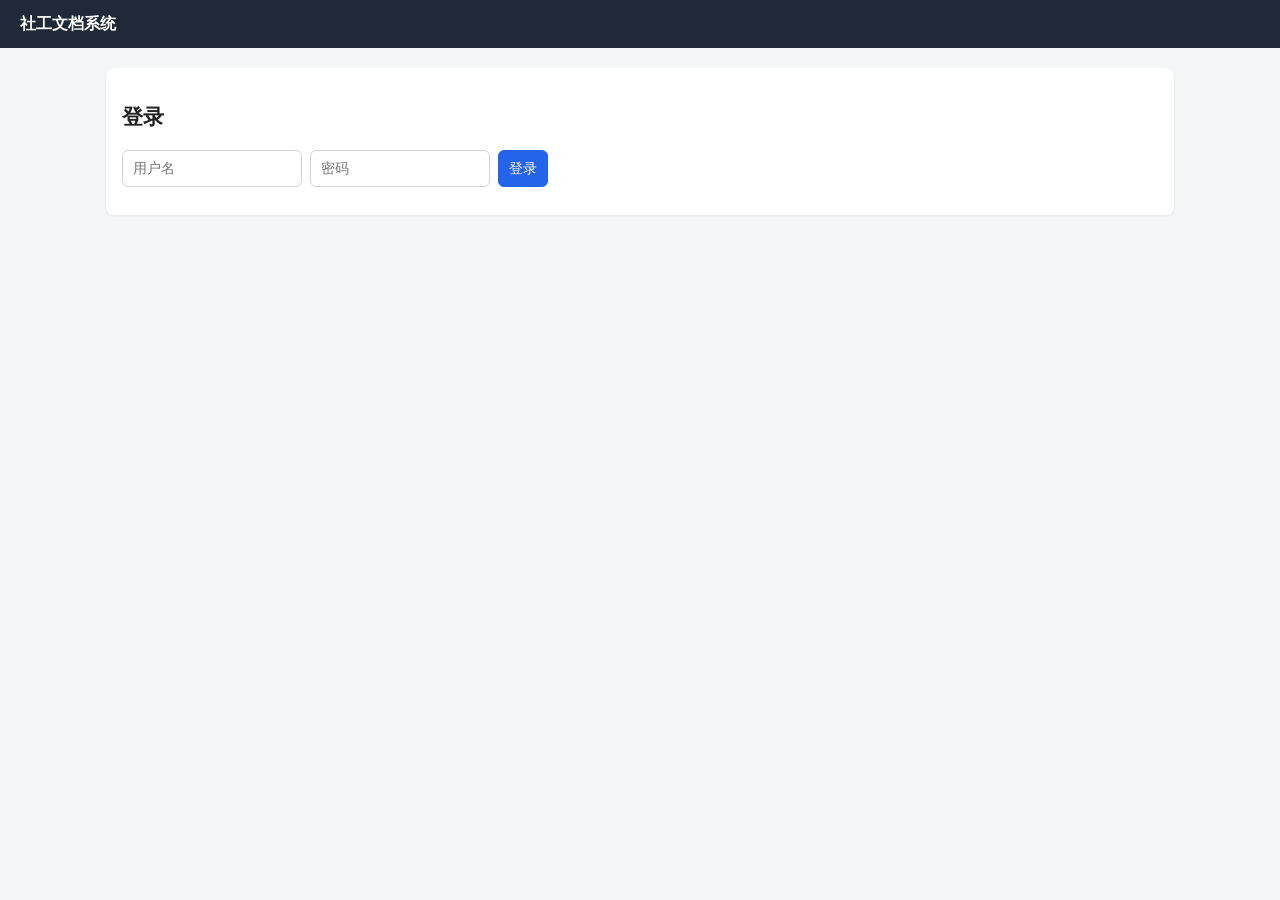
==== web/index.html @ f7b436c8 "feat(api): 管理界面后端 + 文档五态/关系/待确认/回收站 把 /sw/ 从「列表 + 编辑」扩成文档生命周期控制台：  - 新增 api/status.py：原件/md/飞书/索引/关系" ====
<!DOCTYPE html>
<html lang="zh-CN">
<head>
<meta charset="utf-8">
<meta name="viewport" content="width=device-width, initial-scale=1">
<title>社工文档系统</title>
<link rel="stylesheet" href="app.css">
</head>
<body>
<header>
  <h1>社工文档系统</h1>
  <span class="me" id="me"></span>
  <button class="ghost hidden" id="btnLogout">退出</button>
</header>
<main>
  <!-- 登录 -->
  <div class="card" id="loginCard">
    <h2>登录</h2>
    <div class="row">
      <input id="loginUser" placeholder="用户名" style="width:180px">
      <input id="loginPass" type="password" placeholder="密码" style="width:180px">
      <button id="btnLogin">登录</button>
    </div>
    <div class="err" id="loginErr"></div>
  </div>

  <!-- 主界面 -->
  <div class="hidden" id="mainArea">
    <div class="tabs">
      <button data-tab="docs" class="active">文档</button>
      <button data-tab="issues" id="tabIssues" class="hidden">待确认</button>
      <button data-tab="trash" id="tabTrash" class="hidden">回收站</button>
      <button data-tab="upload">上传</button>
      <button data-tab="search">检索</button>
      <button data-tab="generate">文书生成</button>
      <button data-tab="users" id="tabUsers" class="hidden">用户管理</button>
      <button data-tab="audit" id="tabAudit" class="hidden">审计</button>
    </div>

    <!-- 文档列表 -->
    <div class="card" id="tab-docs">
      <div class="row">
        <select id="fProject"><option value="">全部项目</option></select>
        <select id="fCategory"><option value="">全部类别</option></select>
        <select id="fHealth">
          <option value="">全部状态</option>
          <option value="source_missing">源文件缺失</option>
          <option value="feishu_missing">飞书缺失</option>
          <option value="index_stale">索引过期</option>
          <option value="index_missing">未索引</option>
        </select>
        <input id="fQ" placeholder="文件名关键词" style="width:200px">
        <button id="btnFilter" class="ghost">筛选</button>
        <span class="muted" id="docCount"></span>
        <span class="muted" id="healthSummary"></span>
      </div>
      <table>
        <thead><tr><th>文件名</th><th>项目</th><th>类别</th><th>状态</th><th>归档时间</th><th></th></tr></thead>
        <tbody id="docList"></tbody>
      </table>
    </div>

    <!-- 文档详情 -->
    <div class="card hidden" id="docDetail">
      <div class="row">
        <h2 id="docName" style="margin:0"></h2>
        <span class="muted" id="docMeta"></span>
        <span id="docBadges"></span>
        <button id="btnEdit" class="ghost">编辑 md</button>
        <button id="btnDelete" class="danger">删除</button>
        <button id="btnBack" class="ghost">返回</button>
      </div>
      <div class="subtabs" id="docTabs">
        <button data-dtab="overview" class="active">概览</button>
        <button data-dtab="source">源文件</button>
        <button data-dtab="feishu">飞书</button>
        <button data-dtab="index">索引</button>
        <button data-dtab="relations">关系</button>
      </div>

      <div id="dtab-overview">
        <div id="docStatus" class="kv"></div>
        <div id="docContent" class="docbody"></div>
        <textarea id="docEditor" class="hidden"></textarea>
        <div class="row hidden" id="editBar">
          <button id="btnSave">保存</button>
          <button id="btnCancel" class="ghost">取消</button>
        </div>
      </div>
      <div id="dtab-source" class="hidden"></div>
      <div id="dtab-feishu" class="hidden"></div>
      <div id="dtab-index" class="hidden"></div>
      <div id="dtab-relations" class="hidden"></div>
    </div>

    <!-- 待确认 / 失败 -->
    <div class="card hidden" id="tab-issues">
      <div class="row">
        <span class="muted" id="issuesSummary">加载中…</span>
        <button id="btnIssuesRefresh" class="ghost">刷新</button>
      </div>
      <h3>待确认文件</h3>
      <table>
        <thead><tr><th>文件名</th><th>位置</th><th>状态</th><th>原因</th><th>大小</th><th>处理</th></tr></thead>
        <tbody id="issuePending"></tbody>
      </table>
      <h3 style="margin-top:20px">最近失败</h3>
      <table>
        <thead><tr><th>时间</th><th>文件</th><th>错误</th><th></th></tr></thead>
        <tbody id="issueFailures"></tbody>
      </table>
      <h3 style="margin-top:20px">错误队列</h3>
      <table>
        <thead><tr><th>时间</th><th>文件</th><th>错误</th></tr></thead>
        <tbody id="issueErrors"></tbody>
      </table>
    </div>

    <!-- 回收站 -->
    <div class="card hidden" id="tab-trash">
      <div class="row">
        <span class="muted" id="trashSummary">加载中…</span>
        <button id="btnTrashRefresh" class="ghost">刷新</button>
      </div>
      <p class="muted">删除的 md / 丢弃的待确认文件都在这里；「恢复」会挪回原位并自动跑一次对账（飞书副本一并恢复）。</p>
      <table>
        <thead><tr><th>文件名</th><th>类型</th><th>删除时间</th><th>大小</th><th>位置</th><th>操作</th></tr></thead>
        <tbody id="trashList"></tbody>
      </table>
    </div>

    <!-- 上传 -->
    <div class="card hidden" id="tab-upload">
      <div class="row">
        <input type="file" id="upFile">
        <select id="upProject"></select>
        <button id="btnUpload">上传归档</button>
      </div>
      <div id="upResult" class="muted"></div>
    </div>

    <!-- 检索 -->
    <div class="card hidden" id="tab-search">
      <div class="row">
        <input id="searchQ" placeholder="检索词" style="width:300px">
        <select id="searchProject"></select>
        <button id="btnSearch">检索</button>
      </div>
      <div id="searchOut"></div>
    </div>

    <!-- 文书生成 -->
    <div class="card hidden" id="tab-generate">
      <div class="row">
        <select id="genType">
          <option value="个案记录">个案记录</option>
          <option value="家访提纲">家访提纲</option>
          <option value="服务计划">服务计划</option>
          <option value="活动方案">活动方案</option>
          <option value="项目申报">项目申报</option>
          <option value="评估报告">评估报告</option>
        </select>
        <input id="genContext" placeholder="主题 / 关键词" style="width:320px">
        <button id="btnGenerate">生成</button>
      </div>
      <div class="muted" id="genMsg"></div>
      <div id="genOut" class="hidden"></div>
    </div>

    <!-- 用户管理 -->
    <div class="card hidden" id="tab-users">
      <h3>新建用户</h3>
      <div class="row">
        <input id="nuName" placeholder="用户名" style="width:140px">
        <input id="nuPass" placeholder="密码" style="width:140px">
        <select id="nuRole">
          <option value="viewer">viewer（只读）</option>
          <option value="editor">editor（读写）</option>
          <option value="admin">admin（全部）</option>
        </select>
        <label><input type="checkbox" id="nuHuadu" value="huadu"> 花都</label>
        <label><input type="checkbox" id="nuHuimin" value="huimin"> 惠民</label>
        <button id="btnCreateUser">建号</button>
      </div>
      <div class="ok" id="nuMsg"></div>
      <h3 style="margin-top:20px">用户列表</h3>
      <table>
        <thead><tr><th>ID</th><th>用户名</th><th>角色</th><th>项目</th><th>状态</th><th></th></tr></thead>
        <tbody id="userList"></tbody>
      </table>
    </div>

    <!-- 审计 -->
    <div class="card hidden" id="tab-audit">
      <table style="margin-top:12px">
        <thead><tr><th>时间</th><th>用户</th><th>动作</th><th>项目</th><th>对象</th><th>IP</th></tr></thead>
        <tbody id="auditList"></tbody>
      </table>
    </div>
  </div>
</main>

<script src="app.js" defer></script>
</body>
</html>
---- web/app.css ----
* { box-sizing: border-box; }
  body { font: 14px/1.5 -apple-system, "PingFang SC", "Microsoft YaHei", sans-serif;
         margin: 0; background: #f5f6f8; color: #222; }
  header { background: #1f2937; color: #fff; padding: 12px 20px; display: flex;
           align-items: center; gap: 16px; }
  header h1 { font-size: 16px; margin: 0; font-weight: 600; }
  header .me { margin-left: auto; font-size: 13px; opacity: .85; }
  header button { margin-left: 8px; }
  main { max-width: 1100px; margin: 20px auto; padding: 0 16px; }
  .card { background: #fff; border-radius: 8px; padding: 16px; margin-bottom: 16px;
          box-shadow: 0 1px 3px rgba(0,0,0,.08); }
  input, select, textarea, button { font: inherit; padding: 7px 10px;
         border: 1px solid #d1d5db; border-radius: 6px; }
  button { background: #2563eb; color: #fff; border-color: #2563eb; cursor: pointer;
           white-space: nowrap; }
  button.ghost { background: #fff; color: #374151; border-color: #d1d5db; }
  button.danger { background: #dc2626; border-color: #dc2626; }
  button:disabled { opacity: .5; cursor: not-allowed; }
  table { width: 100%; border-collapse: collapse; font-size: 13px; }
  th, td { text-align: left; padding: 8px 10px; border-bottom: 1px solid #eee; }
  th { color: #6b7280; font-weight: 500; white-space: nowrap; }
  .row { display: flex; gap: 8px; flex-wrap: wrap; align-items: center; margin-bottom: 12px; }
  .hidden { display: none; }
  .muted { color: #6b7280; font-size: 12px; }
  .err { color: #dc2626; font-size: 13px; }
  .ok { color: #16a34a; font-size: 13px; }
  textarea { width: 100%; min-height: 240px; font-family: ui-monospace, monospace; }
  .tabs { display: flex; gap: 4px; margin-bottom: 12px; }
  .tabs button { background: #fff; color: #374151; border-color: #d1d5db; }
  .tabs button.active { background: #2563eb; color: #fff; border-color: #2563eb; }
  .result { border: 1px solid #e5e7eb; border-radius: 8px; padding: 12px 14px;
            margin-bottom: 10px; background: #fff; }
  .result h4 { margin: 0 0 6px; font-size: 14px; display: flex; align-items: center; gap: 8px; }
  .result .score { background: #eff6ff; color: #2563eb; border-radius: 999px;
                   padding: 1px 8px; font-size: 12px; font-weight: 500; }
  .result .snippet { font-size: 13px; color: #374151; white-space: pre-wrap; margin: 0; }
  .result details { margin-top: 8px; }
  .result summary { cursor: pointer; color: #2563eb; font-size: 12px; }
  .rawbox { white-space: pre-wrap; font-family: ui-monospace, monospace; font-size: 12px;
            background: #f9fafb; border: 1px solid #e5e7eb; border-radius: 6px;
            padding: 10px; margin-top: 6px; }
  .genout { white-space: pre-wrap; font-family: ui-monospace, monospace; font-size: 13px;
            background: #f9fafb; border: 1px solid #e5e7eb; border-radius: 6px; padding: 12px; }
  .mono { font-family: ui-monospace, monospace; font-size: 12px; word-break: break-all; }
  .badge { display: inline-block; border-radius: 999px; padding: 1px 8px;
           font-size: 12px; font-weight: 500; border: 1px solid transparent;
           white-space: nowrap; }
  .badge.ok { background: #ecfdf5; color: #047857; border-color: #a7f3d0; }
  .badge.warn { background: #fffbeb; color: #b45309; border-color: #fde68a; }
  .badge.err { background: #fef2f2; color: #b91c1c; border-color: #fecaca; }
  .badge.muted { background: #f3f4f6; color: #4b5563; border-color: #e5e7eb; }
  .subtabs { display: flex; gap: 4px; margin: 4px 0 14px; border-bottom: 1px solid #e5e7eb; }
  .subtabs button { background: transparent; color: #4b5563; border: 0; border-bottom: 2px solid transparent;
                    border-radius: 0; padding: 7px 10px; }
  .subtabs button.active { color: #2563eb; border-bottom-color: #2563eb; }
  .kv { border: 1px solid #e5e7eb; border-radius: 8px; overflow: hidden; }
  .kv-row { display: flex; gap: 12px; padding: 8px 12px; border-bottom: 1px solid #f1f5f9; }
  .kv-row:last-child { border-bottom: 0; }
  .kv-row .k { width: 140px; flex: none; color: #6b7280; font-size: 12px; }
  .kv-row .v { flex: 1; word-break: break-all; }
  .docbody { white-space: pre-wrap; font-size: 13px; line-height: 1.7;
             background: #f9fafb; border: 1px solid #e5e7eb; border-radius: 8px;
             padding: 12px; margin-top: 12px; max-height: 60vh; overflow: auto; }
  .chips { display: flex; flex-wrap: wrap; gap: 6px; margin-top: 4px; }
  .chip { background: #eff6ff; color: #1d4ed8; border: 1px solid #bfdbfe;
          border-radius: 999px; padding: 2px 10px; font-size: 12px; }
  .rel-group { margin-top: 10px; }
  .notice { background: #fffbeb; border: 1px solid #fde68a; border-radius: 8px;
            padding: 10px 12px; margin-bottom: 14px; font-size: 13px; color: #78350f; }
  .notice b { color: #92400e; }
  #issuePending td:last-child { white-space: nowrap; }
  #issuePending select { max-width: 128px; }
  .linklist { margin: 6px 0 0; padding-left: 20px; font-size: 13px; }
  .linklist li { margin: 2px 0; }
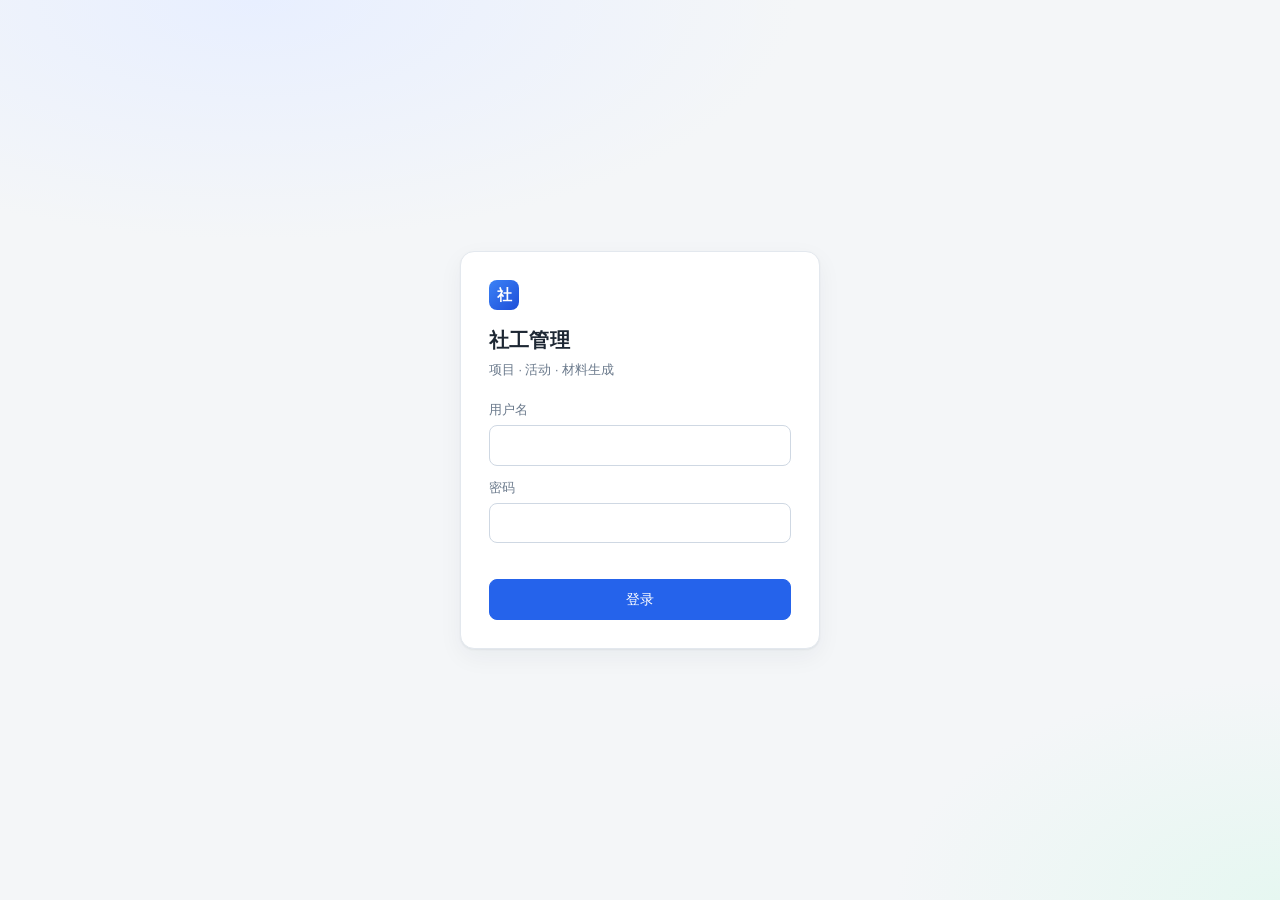
==== commit 81202c0e: "feat(web): 重写管理界面，项目-活动-材料全流程 - web/app.js 418 → 1734 行，原生 JS 单页应用 - hash 路由：dashboard / project / a" ====
--- a/web/index.html
+++ b/web/index.html
@@ -3,202 +3,71 @@
 <head>
 <meta charset="utf-8">
 <meta name="viewport" content="width=device-width, initial-scale=1">
-<title>社工文档系统</title>
+<title>社工管理 · 项目材料</title>
 <link rel="stylesheet" href="app.css">
 </head>
 <body>
-<header>
-  <h1>社工文档系统</h1>
-  <span class="me" id="me"></span>
-  <button class="ghost hidden" id="btnLogout">退出</button>
-</header>
-<main>
-  <!-- 登录 -->
-  <div class="card" id="loginCard">
-    <h2>登录</h2>
-    <div class="row">
-      <input id="loginUser" placeholder="用户名" style="width:180px">
-      <input id="loginPass" type="password" placeholder="密码" style="width:180px">
-      <button id="btnLogin">登录</button>
+<!-- 登录 -->
+<div id="loginCard" class="login-wrap">
+  <form class="login-card" id="loginForm" autocomplete="on">
+    <div class="login-brand"><span class="brand-mark">社</span></div>
+    <h1>社工管理</h1>
+    <p class="muted">项目 · 活动 · 材料生成</p>
+    <label class="field">
+      <span>用户名</span>
+      <input id="loginUser" name="username" autocomplete="username" required>
+    </label>
+    <label class="field">
+      <span>密码</span>
+      <input id="loginPass" name="password" type="password" autocomplete="current-password" required>
+    </label>
+    <div class="err" id="loginErr"></div>
+    <button id="btnLogin" class="btn primary block" type="submit">登录</button>
+  </form>
+</div>
+
+<!-- 主界面 -->
+<div id="appShell" class="app hidden">
+  <aside class="sidebar" id="sidebar">
+    <div class="brand">
+      <span class="brand-mark">社</span>
+      <span class="brand-text">社工管理</span>
     </div>
-    <div class="err" id="loginErr"></div>
+    <nav id="sidebarNav" class="nav"></nav>
+    <div class="sidebar-foot">
+      <span class="who" id="me"></span>
+      <button id="btnLogout" class="btn ghost sm" type="button">退出</button>
+    </div>
+  </aside>
+
+  <div class="main">
+    <header class="topbar">
+      <button id="btnToggleSidebar" class="icon-btn" type="button" title="收起 / 展开侧边栏" aria-label="收起或展开侧边栏">
+        <svg viewBox="0 0 24 24" width="18" height="18" fill="none" stroke="currentColor" stroke-width="1.8"><path d="M4 6h16M4 12h16M4 18h16"/></svg>
+      </button>
+      <h1 id="pageTitle">仪表盘</h1>
+      <div class="topbar-right">
+        <span class="muted">项目 → 活动 → 材料</span>
+      </div>
+    </header>
+    <main id="view" class="view"></main>
   </div>
+</div>
 
-  <!-- 主界面 -->
-  <div class="hidden" id="mainArea">
-    <div class="tabs">
-      <button data-tab="docs" class="active">文档</button>
-      <button data-tab="issues" id="tabIssues" class="hidden">待确认</button>
-      <button data-tab="trash" id="tabTrash" class="hidden">回收站</button>
-      <button data-tab="upload">上传</button>
-      <button data-tab="search">检索</button>
-      <button data-tab="generate">文书生成</button>
-      <button data-tab="users" id="tabUsers" class="hidden">用户管理</button>
-      <button data-tab="audit" id="tabAudit" class="hidden">审计</button>
+<!-- 弹窗 -->
+<div id="modal" class="modal hidden" role="dialog" aria-modal="true">
+  <div class="modal-box">
+    <div class="modal-head">
+      <h2 id="modalTitle"></h2>
+      <button class="icon-btn" type="button" data-close-modal aria-label="关闭">×</button>
     </div>
+    <div id="modalBody" class="modal-body"></div>
+    <div id="modalFoot" class="modal-foot"></div>
+  </div>
+</div>
 
-    <!-- 文档列表 -->
-    <div class="card" id="tab-docs">
-      <div class="row">
-        <select id="fProject"><option value="">全部项目</option></select>
-        <select id="fCategory"><option value="">全部类别</option></select>
-        <select id="fHealth">
-          <option value="">全部状态</option>
-          <option value="source_missing">源文件缺失</option>
-          <option value="feishu_missing">飞书缺失</option>
-          <option value="index_stale">索引过期</option>
-          <option value="index_missing">未索引</option>
-        </select>
-        <input id="fQ" placeholder="文件名关键词" style="width:200px">
-        <button id="btnFilter" class="ghost">筛选</button>
-        <span class="muted" id="docCount"></span>
-        <span class="muted" id="healthSummary"></span>
-      </div>
-      <table>
-        <thead><tr><th>文件名</th><th>项目</th><th>类别</th><th>状态</th><th>归档时间</th><th></th></tr></thead>
-        <tbody id="docList"></tbody>
-      </table>
-    </div>
-
-    <!-- 文档详情 -->
-    <div class="card hidden" id="docDetail">
-      <div class="row">
-        <h2 id="docName" style="margin:0"></h2>
-        <span class="muted" id="docMeta"></span>
-        <span id="docBadges"></span>
-        <button id="btnEdit" class="ghost">编辑 md</button>
-        <button id="btnDelete" class="danger">删除</button>
-        <button id="btnBack" class="ghost">返回</button>
-      </div>
-      <div class="subtabs" id="docTabs">
-        <button data-dtab="overview" class="active">概览</button>
-        <button data-dtab="source">源文件</button>
-        <button data-dtab="feishu">飞书</button>
-        <button data-dtab="index">索引</button>
-        <button data-dtab="relations">关系</button>
-      </div>
-
-      <div id="dtab-overview">
-        <div id="docStatus" class="kv"></div>
-        <div id="docContent" class="docbody"></div>
-        <textarea id="docEditor" class="hidden"></textarea>
-        <div class="row hidden" id="editBar">
-          <button id="btnSave">保存</button>
-          <button id="btnCancel" class="ghost">取消</button>
-        </div>
-      </div>
-      <div id="dtab-source" class="hidden"></div>
-      <div id="dtab-feishu" class="hidden"></div>
-      <div id="dtab-index" class="hidden"></div>
-      <div id="dtab-relations" class="hidden"></div>
-    </div>
-
-    <!-- 待确认 / 失败 -->
-    <div class="card hidden" id="tab-issues">
-      <div class="row">
-        <span class="muted" id="issuesSummary">加载中…</span>
-        <button id="btnIssuesRefresh" class="ghost">刷新</button>
-      </div>
-      <h3>待确认文件</h3>
-      <table>
-        <thead><tr><th>文件名</th><th>位置</th><th>状态</th><th>原因</th><th>大小</th><th>处理</th></tr></thead>
-        <tbody id="issuePending"></tbody>
-      </table>
-      <h3 style="margin-top:20px">最近失败</h3>
-      <table>
-        <thead><tr><th>时间</th><th>文件</th><th>错误</th><th></th></tr></thead>
-        <tbody id="issueFailures"></tbody>
-      </table>
-      <h3 style="margin-top:20px">错误队列</h3>
-      <table>
-        <thead><tr><th>时间</th><th>文件</th><th>错误</th></tr></thead>
-        <tbody id="issueErrors"></tbody>
-      </table>
-    </div>
-
-    <!-- 回收站 -->
-    <div class="card hidden" id="tab-trash">
-      <div class="row">
-        <span class="muted" id="trashSummary">加载中…</span>
-        <button id="btnTrashRefresh" class="ghost">刷新</button>
-      </div>
-      <p class="muted">删除的 md / 丢弃的待确认文件都在这里；「恢复」会挪回原位并自动跑一次对账（飞书副本一并恢复）。</p>
-      <table>
-        <thead><tr><th>文件名</th><th>类型</th><th>删除时间</th><th>大小</th><th>位置</th><th>操作</th></tr></thead>
-        <tbody id="trashList"></tbody>
-      </table>
-    </div>
-
-    <!-- 上传 -->
-    <div class="card hidden" id="tab-upload">
-      <div class="row">
-        <input type="file" id="upFile">
-        <select id="upProject"></select>
-        <button id="btnUpload">上传归档</button>
-      </div>
-      <div id="upResult" class="muted"></div>
-    </div>
-
-    <!-- 检索 -->
-    <div class="card hidden" id="tab-search">
-      <div class="row">
-        <input id="searchQ" placeholder="检索词" style="width:300px">
-        <select id="searchProject"></select>
-        <button id="btnSearch">检索</button>
-      </div>
-      <div id="searchOut"></div>
-    </div>
-
-    <!-- 文书生成 -->
-    <div class="card hidden" id="tab-generate">
-      <div class="row">
-        <select id="genType">
-          <option value="个案记录">个案记录</option>
-          <option value="家访提纲">家访提纲</option>
-          <option value="服务计划">服务计划</option>
-          <option value="活动方案">活动方案</option>
-          <option value="项目申报">项目申报</option>
-          <option value="评估报告">评估报告</option>
-        </select>
-        <input id="genContext" placeholder="主题 / 关键词" style="width:320px">
-        <button id="btnGenerate">生成</button>
-      </div>
-      <div class="muted" id="genMsg"></div>
-      <div id="genOut" class="hidden"></div>
-    </div>
-
-    <!-- 用户管理 -->
-    <div class="card hidden" id="tab-users">
-      <h3>新建用户</h3>
-      <div class="row">
-        <input id="nuName" placeholder="用户名" style="width:140px">
-        <input id="nuPass" placeholder="密码" style="width:140px">
-        <select id="nuRole">
-          <option value="viewer">viewer（只读）</option>
-          <option value="editor">editor（读写）</option>
-          <option value="admin">admin（全部）</option>
-        </select>
-        <label><input type="checkbox" id="nuHuadu" value="huadu"> 花都</label>
-        <label><input type="checkbox" id="nuHuimin" value="huimin"> 惠民</label>
-        <button id="btnCreateUser">建号</button>
-      </div>
-      <div class="ok" id="nuMsg"></div>
-      <h3 style="margin-top:20px">用户列表</h3>
-      <table>
-        <thead><tr><th>ID</th><th>用户名</th><th>角色</th><th>项目</th><th>状态</th><th></th></tr></thead>
-        <tbody id="userList"></tbody>
-      </table>
-    </div>
-
-    <!-- 审计 -->
-    <div class="card hidden" id="tab-audit">
-      <table style="margin-top:12px">
-        <thead><tr><th>时间</th><th>用户</th><th>动作</th><th>项目</th><th>对象</th><th>IP</th></tr></thead>
-        <tbody id="auditList"></tbody>
-      </table>
-    </div>
-  </div>
-</main>
+<!-- 提示 -->
+<div id="toasts" class="toasts" aria-live="polite"></div>
 
 <script src="app.js" defer></script>
 </body>
--- a/web/app.css
+++ b/web/app.css
@@ -1,74 +1,473 @@
+/* 社工管理界面 · 原生 CSS，无外部依赖 */
+:root {
+  --bg: #f4f6f8;
+  --panel: #ffffff;
+  --line: #e3e8ee;
+  --line-strong: #cfd8e3;
+  --text: #1d2733;
+  --muted: #6b7a8c;
+  --brand: #2563eb;
+  --brand-dark: #1d4ed8;
+  --brand-soft: #eaf1ff;
+  --ok: #0f7b5f;
+  --ok-soft: #e8f7f1;
+  --warn: #a05a00;
+  --warn-soft: #fff5e6;
+  --err: #b3261e;
+  --err-soft: #fdecea;
+  --sidebar: #1b2430;
+  --sidebar-2: #232f3e;
+  --sidebar-text: #c8d3e0;
+  --radius: 10px;
+  --shadow: 0 1px 2px rgba(20, 34, 51, .06), 0 8px 24px rgba(20, 34, 51, .05);
+}
+
 * { box-sizing: border-box; }
-  body { font: 14px/1.5 -apple-system, "PingFang SC", "Microsoft YaHei", sans-serif;
-         margin: 0; background: #f5f6f8; color: #222; }
-  header { background: #1f2937; color: #fff; padding: 12px 20px; display: flex;
-           align-items: center; gap: 16px; }
-  header h1 { font-size: 16px; margin: 0; font-weight: 600; }
-  header .me { margin-left: auto; font-size: 13px; opacity: .85; }
-  header button { margin-left: 8px; }
-  main { max-width: 1100px; margin: 20px auto; padding: 0 16px; }
-  .card { background: #fff; border-radius: 8px; padding: 16px; margin-bottom: 16px;
-          box-shadow: 0 1px 3px rgba(0,0,0,.08); }
-  input, select, textarea, button { font: inherit; padding: 7px 10px;
-         border: 1px solid #d1d5db; border-radius: 6px; }
-  button { background: #2563eb; color: #fff; border-color: #2563eb; cursor: pointer;
-           white-space: nowrap; }
-  button.ghost { background: #fff; color: #374151; border-color: #d1d5db; }
-  button.danger { background: #dc2626; border-color: #dc2626; }
-  button:disabled { opacity: .5; cursor: not-allowed; }
-  table { width: 100%; border-collapse: collapse; font-size: 13px; }
-  th, td { text-align: left; padding: 8px 10px; border-bottom: 1px solid #eee; }
-  th { color: #6b7280; font-weight: 500; white-space: nowrap; }
-  .row { display: flex; gap: 8px; flex-wrap: wrap; align-items: center; margin-bottom: 12px; }
-  .hidden { display: none; }
-  .muted { color: #6b7280; font-size: 12px; }
-  .err { color: #dc2626; font-size: 13px; }
-  .ok { color: #16a34a; font-size: 13px; }
-  textarea { width: 100%; min-height: 240px; font-family: ui-monospace, monospace; }
-  .tabs { display: flex; gap: 4px; margin-bottom: 12px; }
-  .tabs button { background: #fff; color: #374151; border-color: #d1d5db; }
-  .tabs button.active { background: #2563eb; color: #fff; border-color: #2563eb; }
-  .result { border: 1px solid #e5e7eb; border-radius: 8px; padding: 12px 14px;
-            margin-bottom: 10px; background: #fff; }
-  .result h4 { margin: 0 0 6px; font-size: 14px; display: flex; align-items: center; gap: 8px; }
-  .result .score { background: #eff6ff; color: #2563eb; border-radius: 999px;
-                   padding: 1px 8px; font-size: 12px; font-weight: 500; }
-  .result .snippet { font-size: 13px; color: #374151; white-space: pre-wrap; margin: 0; }
-  .result details { margin-top: 8px; }
-  .result summary { cursor: pointer; color: #2563eb; font-size: 12px; }
-  .rawbox { white-space: pre-wrap; font-family: ui-monospace, monospace; font-size: 12px;
-            background: #f9fafb; border: 1px solid #e5e7eb; border-radius: 6px;
-            padding: 10px; margin-top: 6px; }
-  .genout { white-space: pre-wrap; font-family: ui-monospace, monospace; font-size: 13px;
-            background: #f9fafb; border: 1px solid #e5e7eb; border-radius: 6px; padding: 12px; }
-  .mono { font-family: ui-monospace, monospace; font-size: 12px; word-break: break-all; }
-  .badge { display: inline-block; border-radius: 999px; padding: 1px 8px;
-           font-size: 12px; font-weight: 500; border: 1px solid transparent;
-           white-space: nowrap; }
-  .badge.ok { background: #ecfdf5; color: #047857; border-color: #a7f3d0; }
-  .badge.warn { background: #fffbeb; color: #b45309; border-color: #fde68a; }
-  .badge.err { background: #fef2f2; color: #b91c1c; border-color: #fecaca; }
-  .badge.muted { background: #f3f4f6; color: #4b5563; border-color: #e5e7eb; }
-  .subtabs { display: flex; gap: 4px; margin: 4px 0 14px; border-bottom: 1px solid #e5e7eb; }
-  .subtabs button { background: transparent; color: #4b5563; border: 0; border-bottom: 2px solid transparent;
-                    border-radius: 0; padding: 7px 10px; }
-  .subtabs button.active { color: #2563eb; border-bottom-color: #2563eb; }
-  .kv { border: 1px solid #e5e7eb; border-radius: 8px; overflow: hidden; }
-  .kv-row { display: flex; gap: 12px; padding: 8px 12px; border-bottom: 1px solid #f1f5f9; }
-  .kv-row:last-child { border-bottom: 0; }
-  .kv-row .k { width: 140px; flex: none; color: #6b7280; font-size: 12px; }
-  .kv-row .v { flex: 1; word-break: break-all; }
-  .docbody { white-space: pre-wrap; font-size: 13px; line-height: 1.7;
-             background: #f9fafb; border: 1px solid #e5e7eb; border-radius: 8px;
-             padding: 12px; margin-top: 12px; max-height: 60vh; overflow: auto; }
-  .chips { display: flex; flex-wrap: wrap; gap: 6px; margin-top: 4px; }
-  .chip { background: #eff6ff; color: #1d4ed8; border: 1px solid #bfdbfe;
-          border-radius: 999px; padding: 2px 10px; font-size: 12px; }
-  .rel-group { margin-top: 10px; }
-  .notice { background: #fffbeb; border: 1px solid #fde68a; border-radius: 8px;
-            padding: 10px 12px; margin-bottom: 14px; font-size: 13px; color: #78350f; }
-  .notice b { color: #92400e; }
-  #issuePending td:last-child { white-space: nowrap; }
-  #issuePending select { max-width: 128px; }
-  .linklist { margin: 6px 0 0; padding-left: 20px; font-size: 13px; }
-  .linklist li { margin: 2px 0; }
+html, body { height: 100%; }
+body {
+  margin: 0;
+  font: 14px/1.6 -apple-system, BlinkMacSystemFont, "PingFang SC", "Microsoft YaHei", "Segoe UI", sans-serif;
+  color: var(--text);
+  background: var(--bg);
+  -webkit-font-smoothing: antialiased;
+}
+a { color: var(--brand); text-decoration: none; }
+a:hover { text-decoration: underline; }
+h1, h2, h3, h4 { margin: 0; font-weight: 600; letter-spacing: .01em; }
+.hidden { display: none !important; }
+.muted { color: var(--muted); font-size: 12.5px; }
+.mono { font-family: ui-monospace, SFMono-Regular, Menlo, Consolas, monospace; font-size: 12px; word-break: break-all; }
+.err { color: var(--err); font-size: 13px; min-height: 20px; }
+.ok { color: var(--ok); font-size: 13px; }
+
+/* ---------- 控件 ---------- */
+input, select, textarea, button { font: inherit; color: inherit; }
+input, select, textarea {
+  width: 100%;
+  padding: 8px 10px;
+  border: 1px solid var(--line-strong);
+  border-radius: 8px;
+  background: #fff;
+  outline: none;
+  transition: border-color .15s, box-shadow .15s;
+}
+input:focus, select:focus, textarea:focus {
+  border-color: var(--brand);
+  box-shadow: 0 0 0 3px rgba(37, 99, 235, .12);
+}
+textarea { min-height: 76px; resize: vertical; line-height: 1.6; }
+.btn {
+  display: inline-flex; align-items: center; justify-content: center; gap: 6px;
+  padding: 8px 14px;
+  border: 1px solid var(--line-strong);
+  border-radius: 8px;
+  background: #fff;
+  color: var(--text);
+  cursor: pointer;
+  white-space: nowrap;
+  transition: background .15s, border-color .15s, color .15s;
+}
+.btn:hover { background: #f8fafc; border-color: #b9c5d4; }
+.btn.primary { background: var(--brand); border-color: var(--brand); color: #fff; }
+.btn.primary:hover { background: var(--brand-dark); border-color: var(--brand-dark); }
+.btn.danger { background: var(--err); border-color: var(--err); color: #fff; }
+.btn.danger:hover { background: #942018; border-color: #942018; }
+.btn.ghost { background: transparent; }
+.btn.sm { padding: 5px 10px; font-size: 12.5px; }
+.btn.block { width: 100%; }
+.btn:disabled { opacity: .5; cursor: not-allowed; }
+.icon-btn {
+  display: inline-flex; align-items: center; justify-content: center;
+  width: 34px; height: 34px;
+  border: 1px solid transparent; border-radius: 8px;
+  background: transparent; color: var(--muted); cursor: pointer;
+  font-size: 20px; line-height: 1;
+}
+.icon-btn:hover { background: #eef2f7; color: var(--text); }
+.field { display: flex; flex-direction: column; gap: 5px; margin-bottom: 12px; }
+.field > span { font-size: 12.5px; color: var(--muted); }
+.row { display: flex; gap: 8px; flex-wrap: wrap; align-items: center; }
+.row > input, .row > select { width: auto; min-width: 140px; }
+.grow { flex: 1; min-width: 180px; }
+
+/* ---------- 登录 ---------- */
+.login-wrap {
+  min-height: 100vh;
+  display: grid; place-items: center;
+  padding: 24px;
+  background:
+    radial-gradient(900px 400px at 20% 0%, #e8efff 0%, transparent 60%),
+    radial-gradient(700px 400px at 100% 100%, #e6f7f1 0%, transparent 55%),
+    var(--bg);
+}
+.login-card {
+  width: 100%; max-width: 360px;
+  background: var(--panel);
+  border: 1px solid var(--line);
+  border-radius: 14px;
+  padding: 28px;
+  box-shadow: var(--shadow);
+}
+.login-brand { margin-bottom: 14px; }
+.login-card h1 { font-size: 20px; margin-bottom: 4px; }
+.login-card p { margin: 0 0 20px; }
+.login-card .btn { margin-top: 4px; }
+
+/* ---------- 框架 ---------- */
+.app { display: flex; min-height: 100vh; }
+.sidebar {
+  width: 224px; flex: none;
+  display: flex; flex-direction: column;
+  background: var(--sidebar);
+  color: var(--sidebar-text);
+  position: sticky; top: 0; height: 100vh;
+  overflow: hidden;
+  transition: width .18s ease;
+}
+.brand {
+  display: flex; align-items: center; gap: 10px;
+  padding: 16px 16px 14px;
+  border-bottom: 1px solid rgba(255,255,255,.07);
+  color: #fff;
+  white-space: nowrap;
+}
+.brand-mark {
+  display: inline-grid; place-items: center;
+  width: 30px; height: 30px; flex: none;
+  border-radius: 8px;
+  background: linear-gradient(135deg, #3b82f6, #1d4ed8);
+  color: #fff; font-weight: 700; font-size: 15px;
+}
+.brand-text { font-weight: 600; letter-spacing: .02em; }
+.nav { flex: 1; overflow-y: auto; padding: 10px 8px 16px; }
+.nav::-webkit-scrollbar { width: 6px; }
+.nav::-webkit-scrollbar-thumb { background: rgba(255,255,255,.14); border-radius: 3px; }
+.nav-link {
+  display: flex; align-items: center; gap: 10px;
+  padding: 8px 10px; margin: 2px 0;
+  border-radius: 8px;
+  color: var(--sidebar-text);
+  font-size: 13.5px;
+  white-space: nowrap;
+  overflow: hidden;
+}
+.nav-link:hover { background: var(--sidebar-2); color: #fff; text-decoration: none; }
+.nav-link.active { background: #2f4a73; color: #fff; }
+.nav-link svg { flex: none; opacity: .9; }
+.nav-group { margin-top: 14px; }
+.nav-group-title {
+  display: flex; align-items: center; gap: 10px;
+  padding: 6px 10px;
+  font-size: 11.5px; letter-spacing: .12em;
+  color: #7f8fa3;
+  white-space: nowrap;
+}
+a.nav-group-title:hover { color: #dbe5f1; text-decoration: none; }
+.nav-project { margin: 2px 0 6px; }
+.nav-project-head {
+  display: flex; align-items: center; gap: 8px;
+  padding: 7px 10px;
+  border-radius: 8px;
+  color: #dbe5f1;
+  font-size: 13px;
+  white-space: nowrap; overflow: hidden; text-overflow: ellipsis;
+}
+.nav-project-head span:last-child { min-width: 0; overflow: hidden; text-overflow: ellipsis; }
+.nav-project-head:hover { background: var(--sidebar-2); color: #fff; text-decoration: none; }
+.nav-project-head.current { color: #fff; font-weight: 500; }
+.nav-project-head .dot { width: 6px; height: 6px; border-radius: 50%; background: #5b8def; flex: none; }
+.nav-sub { padding-left: 26px; }
+.nav-sub .nav-link { padding: 5px 10px; font-size: 12.5px; color: #aebccd; }
+.nav-sub .nav-link.active { background: #2a3d58; color: #fff; }
+.sidebar-foot {
+  border-top: 1px solid rgba(255,255,255,.07);
+  padding: 12px;
+  display: flex; align-items: center; gap: 8px;
+  white-space: nowrap;
+}
+.sidebar-foot .who { flex: 1; overflow: hidden; text-overflow: ellipsis; font-size: 12px; color: #9fb0c4; }
+.sidebar-foot .btn { color: var(--sidebar-text); border-color: rgba(255,255,255,.18); }
+.sidebar-foot .btn:hover { background: var(--sidebar-2); color: #fff; }
+
+.app.collapsed .sidebar { width: 58px; }
+.app.collapsed .brand-text,
+.app.collapsed .nav-group-title span,
+.app.collapsed .nav-link span,
+.app.collapsed .nav-project-head span,
+.app.collapsed .nav-sub,
+.app.collapsed .sidebar-foot .who { display: none; }
+.app.collapsed .nav-group-title { justify-content: center; padding: 6px 0; }
+.app.collapsed .nav-link,
+.app.collapsed .nav-project-head { justify-content: center; padding: 9px 0; }
+.app.collapsed .brand { justify-content: center; padding: 16px 0 14px; }
+.app.collapsed .sidebar-foot { justify-content: center; padding: 10px 0; }
+
+.main { flex: 1; min-width: 0; display: flex; flex-direction: column; }
+.topbar {
+  display: flex; align-items: center; gap: 12px;
+  padding: 10px 20px;
+  background: rgba(255,255,255,.86);
+  backdrop-filter: blur(8px);
+  border-bottom: 1px solid var(--line);
+  position: sticky; top: 0; z-index: 20;
+}
+.topbar h1 { font-size: 16px; }
+.topbar-right { margin-left: auto; }
+.view { padding: 20px; max-width: 1320px; width: 100%; }
+
+/* ---------- 页面通用 ---------- */
+.page-head {
+  display: flex; align-items: flex-start; gap: 12px;
+  margin-bottom: 16px; flex-wrap: wrap;
+}
+.page-head h2 { font-size: 19px; }
+.page-head .sub { color: var(--muted); font-size: 13px; margin-top: 3px; }
+.page-head .actions { margin-left: auto; display: flex; gap: 8px; flex-wrap: wrap; }
+.crumb { font-size: 12.5px; color: var(--muted); margin-bottom: 6px; }
+.crumb a { color: var(--muted); }
+.crumb a:hover { color: var(--brand); }
+
+.card {
+  background: var(--panel);
+  border: 1px solid var(--line);
+  border-radius: var(--radius);
+  padding: 16px;
+  box-shadow: var(--shadow);
+  margin-bottom: 16px;
+}
+.card-head { display: flex; align-items: center; gap: 10px; margin-bottom: 12px; }
+.card-head h3 { font-size: 14.5px; }
+.card-head .actions { margin-left: auto; display: flex; gap: 8px; }
+.card.pad0 { padding: 0; overflow: hidden; }
+
+.stats { display: grid; grid-template-columns: repeat(auto-fit, minmax(190px, 1fr)); gap: 14px; margin-bottom: 16px; }
+.stat {
+  background: var(--panel); border: 1px solid var(--line); border-radius: var(--radius);
+  padding: 16px 18px; box-shadow: var(--shadow);
+}
+.stat .k { color: var(--muted); font-size: 12.5px; }
+.stat .v { font-size: 28px; font-weight: 650; line-height: 1.25; margin-top: 4px; }
+.stat .v small { font-size: 13px; font-weight: 400; color: var(--muted); margin-left: 4px; }
+
+.proj-grid { display: grid; grid-template-columns: repeat(auto-fit, minmax(260px, 1fr)); gap: 14px; }
+.proj-card {
+  display: block;
+  background: var(--panel); border: 1px solid var(--line); border-radius: var(--radius);
+  padding: 16px; box-shadow: var(--shadow);
+  color: inherit;
+}
+.proj-card:hover { border-color: #b9cdf5; box-shadow: 0 4px 16px rgba(37,99,235,.1); text-decoration: none; }
+.proj-card .name { font-weight: 600; margin-bottom: 2px; }
+.proj-card .meta { color: var(--muted); font-size: 12px; margin-bottom: 14px; }
+.proj-card .foot { display: flex; justify-content: space-between; align-items: baseline; font-size: 12.5px; color: var(--muted); margin-top: 8px; }
+.bar { height: 7px; border-radius: 999px; background: #edf1f6; overflow: hidden; }
+.bar > i { display: block; height: 100%; border-radius: 999px; background: linear-gradient(90deg, #3b82f6, #22a06b); }
+
+table { width: 100%; border-collapse: collapse; font-size: 13px; }
+th, td { text-align: left; padding: 9px 12px; border-bottom: 1px solid #edf1f6; vertical-align: middle; }
+th { color: var(--muted); font-weight: 500; font-size: 12px; white-space: nowrap; background: #fbfcfe; }
+tbody tr:hover { background: #fafcff; }
+tbody tr:last-child td { border-bottom: 0; }
+td.num, th.num { text-align: right; white-space: nowrap; }
+td.nowrap, th.nowrap { white-space: nowrap; }
+.table-wrap { overflow-x: auto; }
+.empty { padding: 28px 16px; text-align: center; color: var(--muted); font-size: 13px; }
+.loading { padding: 40px 16px; text-align: center; color: var(--muted); }
+.error-box {
+  background: var(--err-soft); border: 1px solid #f3c6c1; color: var(--err);
+  border-radius: var(--radius); padding: 16px;
+}
+
+.badge {
+  display: inline-flex; align-items: center; gap: 4px;
+  border-radius: 999px; padding: 1px 9px;
+  font-size: 12px; font-weight: 500;
+  border: 1px solid transparent; white-space: nowrap;
+}
+.badge.ok { background: var(--ok-soft); color: var(--ok); border-color: #b7e3d4; }
+.badge.warn { background: var(--warn-soft); color: var(--warn); border-color: #f6d9ac; }
+.badge.err { background: var(--err-soft); color: var(--err); border-color: #f3c6c1; }
+.badge.info { background: var(--brand-soft); color: var(--brand-dark); border-color: #c7d9fb; }
+.badge.muted { background: #f2f5f9; color: #5b6b7d; border-color: #e1e7ef; }
+
+.chips { display: flex; flex-wrap: wrap; gap: 6px; }
+.chip {
+  background: #f2f6fd; color: #2456a6; border: 1px solid #d6e4fb;
+  border-radius: 999px; padding: 2px 9px; font-size: 12px;
+  font-family: ui-monospace, monospace;
+}
+.kv { border: 1px solid var(--line); border-radius: 9px; overflow: hidden; }
+.kv-row { display: flex; gap: 12px; padding: 8px 12px; border-bottom: 1px solid #f0f3f8; }
+.kv-row:last-child { border-bottom: 0; }
+.kv-row .k { width: 130px; flex: none; color: var(--muted); font-size: 12.5px; }
+.kv-row .v { flex: 1; word-break: break-word; }
+
+.tabs { display: flex; gap: 4px; flex-wrap: wrap; border-bottom: 1px solid var(--line); margin-bottom: 14px; }
+.tabs button {
+  border: 0; border-bottom: 2px solid transparent; border-radius: 0;
+  background: transparent; color: var(--muted);
+  padding: 8px 12px; cursor: pointer; font-size: 13.5px;
+}
+.tabs button:hover { color: var(--text); background: #f7f9fc; }
+.tabs button.active { color: var(--brand); border-bottom-color: var(--brand); font-weight: 500; }
+
+.notice {
+  background: var(--warn-soft); border: 1px solid #f6d9ac; color: #7a4300;
+  border-radius: 9px; padding: 10px 12px; margin-bottom: 14px; font-size: 13px;
+}
+.notice.blue { background: #eef4ff; border-color: #cfdefb; color: #244a86; }
+.notice.green { background: var(--ok-soft); border-color: #b7e3d4; color: #0b5f49; }
+
+/* ---------- 仪表盘 ---------- */
+.recent-list { display: flex; flex-direction: column; }
+.recent-item {
+  display: flex; align-items: center; gap: 12px;
+  padding: 10px 4px; border-bottom: 1px solid #f0f3f8;
+  color: inherit;
+}
+.recent-item:last-child { border-bottom: 0; }
+.recent-item:hover { background: #fafcff; text-decoration: none; }
+.recent-item .t { flex: 1; min-width: 0; }
+.recent-item .t b { font-weight: 500; display: block; overflow: hidden; text-overflow: ellipsis; white-space: nowrap; }
+.recent-item .t span { font-size: 12px; color: var(--muted); }
+.recent-item .when { font-size: 12px; color: var(--muted); white-space: nowrap; }
+
+/* ---------- 活动详情 ---------- */
+.act-layout { display: grid; grid-template-columns: 340px minmax(0, 1fr); gap: 16px; align-items: start; }
+.checklist { padding: 0; overflow: hidden; }
+.check-item {
+  display: flex; align-items: flex-start; gap: 10px;
+  padding: 9px 12px; border-bottom: 1px solid #f0f3f8;
+  cursor: pointer; background: #fff;
+}
+.check-item:last-child { border-bottom: 0; }
+.check-item:hover { background: #f7faff; }
+.check-item.active { background: #edf4ff; box-shadow: inset 3px 0 0 var(--brand); }
+.check-item .no { width: 22px; flex: none; color: var(--muted); font-size: 12px; font-variant-numeric: tabular-nums; }
+.check-item .mark { width: 18px; flex: none; text-align: center; font-weight: 700; }
+.check-item .mark.ok { color: var(--ok); }
+.check-item .mark.missing { color: var(--err); }
+.check-item .mark.na { color: #9aa8b8; }
+.check-item .body { flex: 1; min-width: 0; }
+.check-item .name { font-size: 13px; }
+.check-item .detail { font-size: 11.5px; color: var(--muted); overflow: hidden; text-overflow: ellipsis; white-space: nowrap; }
+.check-sum { padding: 10px 12px; background: #fbfcfe; border-top: 1px solid var(--line); font-size: 12.5px; color: var(--muted); }
+
+.files-head { display: flex; align-items: center; gap: 8px; flex-wrap: wrap; margin-bottom: 10px; }
+.files-head .path { font-size: 12.5px; color: var(--muted); }
+.file-row { display: flex; align-items: center; gap: 10px; padding: 9px 4px; border-bottom: 1px solid #f0f3f8; }
+.file-row:last-child { border-bottom: 0; }
+.file-row .ico { width: 22px; flex: none; color: var(--muted); text-align: center; }
+.file-row .nm { flex: 1; min-width: 0; overflow: hidden; text-overflow: ellipsis; white-space: nowrap; }
+.file-row .nm a { color: var(--text); }
+.file-row .nm a:hover { color: var(--brand); }
+.file-row .sz { width: 90px; flex: none; text-align: right; color: var(--muted); font-size: 12px; }
+.file-row .tm { width: 140px; flex: none; color: var(--muted); font-size: 12px; text-align: right; }
+.file-row .op { width: 96px; flex: none; display: flex; gap: 6px; justify-content: flex-end; }
+.file-row.dir { background: #fcfdff; }
+
+/* ---------- 模板 ---------- */
+.tpl-row { cursor: pointer; }
+.tpl-row.open { background: #f7faff; }
+.tpl-detail td { background: #fbfcfe; padding: 12px 16px; }
+.tpl-detail .label { font-size: 12px; color: var(--muted); margin-bottom: 6px; }
+
+/* ---------- 检索 ---------- */
+.result { border: 1px solid var(--line); border-radius: 9px; padding: 12px 14px; margin-bottom: 10px; background: #fff; }
+.result h4 { font-size: 14px; display: flex; align-items: center; gap: 8px; }
+.result .score { background: var(--brand-soft); color: var(--brand-dark); border-radius: 999px; padding: 1px 8px; font-size: 11.5px; font-weight: 500; }
+.result .snippet { font-size: 13px; color: #3c4b5c; white-space: pre-wrap; margin: 6px 0 0; }
+.result details { margin-top: 8px; }
+.result summary { cursor: pointer; color: var(--brand); font-size: 12.5px; }
+pre.rawbox, pre.genout {
+  white-space: pre-wrap; word-break: break-word;
+  font-family: ui-monospace, SFMono-Regular, Menlo, Consolas, monospace;
+  font-size: 12.5px;
+  background: #f8fafc; border: 1px solid var(--line); border-radius: 8px;
+  padding: 12px; margin: 8px 0 0; max-height: 60vh; overflow: auto;
+}
+pre.genout { max-height: none; }
+.docbody {
+  white-space: pre-wrap; font-size: 13.5px; line-height: 1.75;
+  background: #fbfcfe; border: 1px solid var(--line); border-radius: 9px;
+  padding: 14px; max-height: 62vh; overflow: auto;
+}
+.upload-box { display: flex; gap: 8px; flex-wrap: wrap; align-items: center; }
+.upload-box input[type=file] { width: auto; padding: 6px; background: #fff; }
+
+/* ---------- 弹窗 ---------- */
+.modal {
+  position: fixed; inset: 0; z-index: 60;
+  background: rgba(17, 26, 38, .48);
+  display: grid; place-items: center;
+  padding: 24px;
+}
+.modal-box {
+  width: 100%; max-width: 760px; max-height: 90vh;
+  display: flex; flex-direction: column;
+  background: #fff; border-radius: 14px;
+  box-shadow: 0 24px 64px rgba(10, 20, 35, .28);
+  overflow: hidden;
+}
+.modal.wide .modal-box { max-width: 980px; }
+.modal-head {
+  display: flex; align-items: center; gap: 10px;
+  padding: 14px 18px; border-bottom: 1px solid var(--line);
+}
+.modal-head h2 { font-size: 16px; flex: 1; }
+.modal-body { padding: 18px; overflow: auto; }
+.modal-foot {
+  display: flex; gap: 8px; justify-content: flex-end;
+  padding: 12px 18px; border-top: 1px solid var(--line); background: #fbfcfe;
+}
+.form-grid { display: grid; grid-template-columns: repeat(auto-fit, minmax(240px, 1fr)); gap: 10px 14px; }
+.form-grid .field { margin-bottom: 0; }
+.form-grid .field.full { grid-column: 1 / -1; }
+.form-grid textarea { min-height: 60px; }
+.hint { font-size: 12px; color: var(--muted); }
+.section-title { font-size: 13px; font-weight: 600; margin: 14px 0 8px; }
+.section-title:first-child { margin-top: 0; }
+
+/* ---------- Toast ---------- */
+.toasts {
+  position: fixed; right: 20px; bottom: 20px; z-index: 90;
+  display: flex; flex-direction: column; gap: 8px; align-items: flex-end;
+  pointer-events: none;
+}
+.toast {
+  pointer-events: auto;
+  min-width: 220px; max-width: 420px;
+  background: #1f2a37; color: #fff;
+  border-radius: 9px; padding: 10px 14px;
+  font-size: 13px;
+  box-shadow: 0 10px 28px rgba(10, 20, 35, .25);
+  animation: toast-in .18s ease-out;
+}
+.toast.ok { background: #0f6b52; }
+.toast.err { background: #a3251c; }
+.toast.warn { background: #8a5200; }
+.toast.out { opacity: 0; transform: translateY(6px); transition: opacity .25s, transform .25s; }
+@keyframes toast-in { from { opacity: 0; transform: translateY(8px); } to { opacity: 1; transform: none; } }
+
+/* ---------- 响应式 ---------- */
+@media (max-width: 1100px) {
+  .act-layout { grid-template-columns: 300px minmax(0, 1fr); }
+}
+@media (max-width: 900px) {
+  .sidebar { width: 58px; }
+  .brand { justify-content: center; padding: 16px 0 14px; }
+  .brand-text, .nav-group-title span, .nav-link span,
+  .nav-project-head span, .nav-sub, .sidebar-foot .who { display: none; }
+  .nav-group-title { justify-content: center; padding: 6px 0; }
+  .nav-link, .nav-project-head { justify-content: center; padding: 9px 0; }
+  .sidebar-foot { justify-content: center; padding: 10px 0; }
+  .act-layout { grid-template-columns: 1fr; }
+  .view { padding: 14px; }
+  .topbar { padding: 8px 14px; }
+  .topbar-right { display: none; }
+}
+@media (max-width: 640px) {
+  .file-row .tm { display: none; }
+  .page-head .actions { width: 100%; margin-left: 0; }
+  .modal { padding: 10px; }
+}
